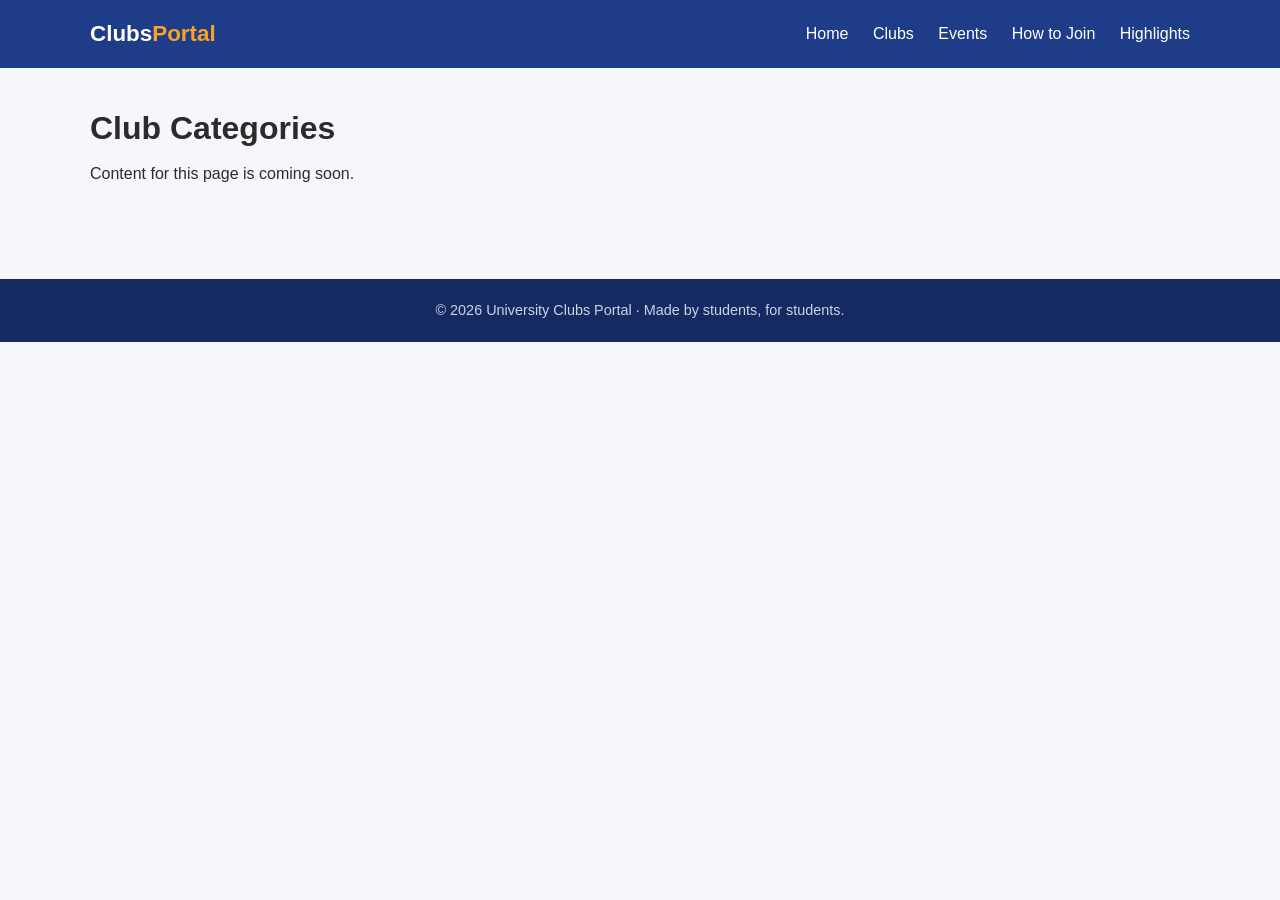
==== src/clubs.html @ 82e927d3 "Add project structure with placeholder pages and shared stylesheet" ====
<!DOCTYPE html>
<html lang="en">
<head>
  <meta charset="UTF-8">
  <meta name="viewport" content="width=device-width, initial-scale=1.0">
  <title>Club Categories | University Clubs Portal</title>
  <link rel="stylesheet" href="../styles/style.css">
</head>
<body>
  <header class="site-header">
    <div class="container header-inner">
      <a href="index.html" class="logo">Clubs<span>Portal</span></a>
      <nav class="main-nav">
        <a href="index.html">Home</a>
        <a href="clubs.html">Clubs</a>
        <a href="events.html">Events</a>
        <a href="join.html">How to Join</a>
        <a href="highlights.html">Highlights</a>
      </nav>
    </div>
  </header>

  <main class="container">
    <h1>Club Categories</h1>
    <p>Content for this page is coming soon.</p>
  </main>

  <footer class="site-footer">
    <div class="container">
      <p>&copy; 2026 University Clubs Portal &middot; Made by students, for students.</p>
    </div>
  </footer>
</body>
</html>
---- styles/style.css ----
/* ==========================================================
   University Clubs Portal - shared stylesheet
   Every page in src/ links to this file.
   Base styles live here, page specific styles are added
   at the bottom in their own section.
   ========================================================== */

:root {
  --primary: #1f3c88;
  --primary-dark: #152a61;
  --accent: #f7a325;
  --text: #2b2b2b;
  --muted: #666;
  --bg: #f5f7fb;
  --card: #ffffff;
  --radius: 10px;
}

* {
  box-sizing: border-box;
  margin: 0;
  padding: 0;
}

body {
  font-family: "Segoe UI", Arial, sans-serif;
  color: var(--text);
  background: var(--bg);
  line-height: 1.6;
}

a {
  color: var(--primary);
}

img {
  max-width: 100%;
}

.container {
  width: 90%;
  max-width: 1100px;
  margin: 0 auto;
}

main.container {
  padding: 40px 0;
}

h1, h2, h3 {
  line-height: 1.3;
  margin-bottom: 12px;
}

p {
  margin-bottom: 12px;
}

/* ---------- header / nav ---------- */
.site-header {
  background: var(--primary);
  color: #fff;
}

.header-inner {
  display: flex;
  align-items: center;
  justify-content: space-between;
  padding: 16px 0;
}

.logo {
  color: #fff;
  font-size: 1.4rem;
  font-weight: 700;
  text-decoration: none;
}

.logo span {
  color: var(--accent);
}

.main-nav a {
  color: #fff;
  text-decoration: none;
  margin-left: 20px;
  font-weight: 500;
}

.main-nav a:hover {
  color: var(--accent);
}

/* ---------- footer ---------- */
.site-footer {
  background: var(--primary-dark);
  color: #ccd3e8;
  text-align: center;
  padding: 20px 0;
  margin-top: 40px;
  font-size: 0.9rem;
}

.site-footer p {
  margin: 0;
}

/* ---------- responsive (shared) ---------- */
@media (max-width: 700px) {
  .header-inner {
    flex-direction: column;
    gap: 10px;
  }

  .main-nav {
    display: flex;
    flex-wrap: wrap;
    justify-content: center;
    gap: 8px 16px;
  }

  .main-nav a {
    margin-left: 0;
  }
}
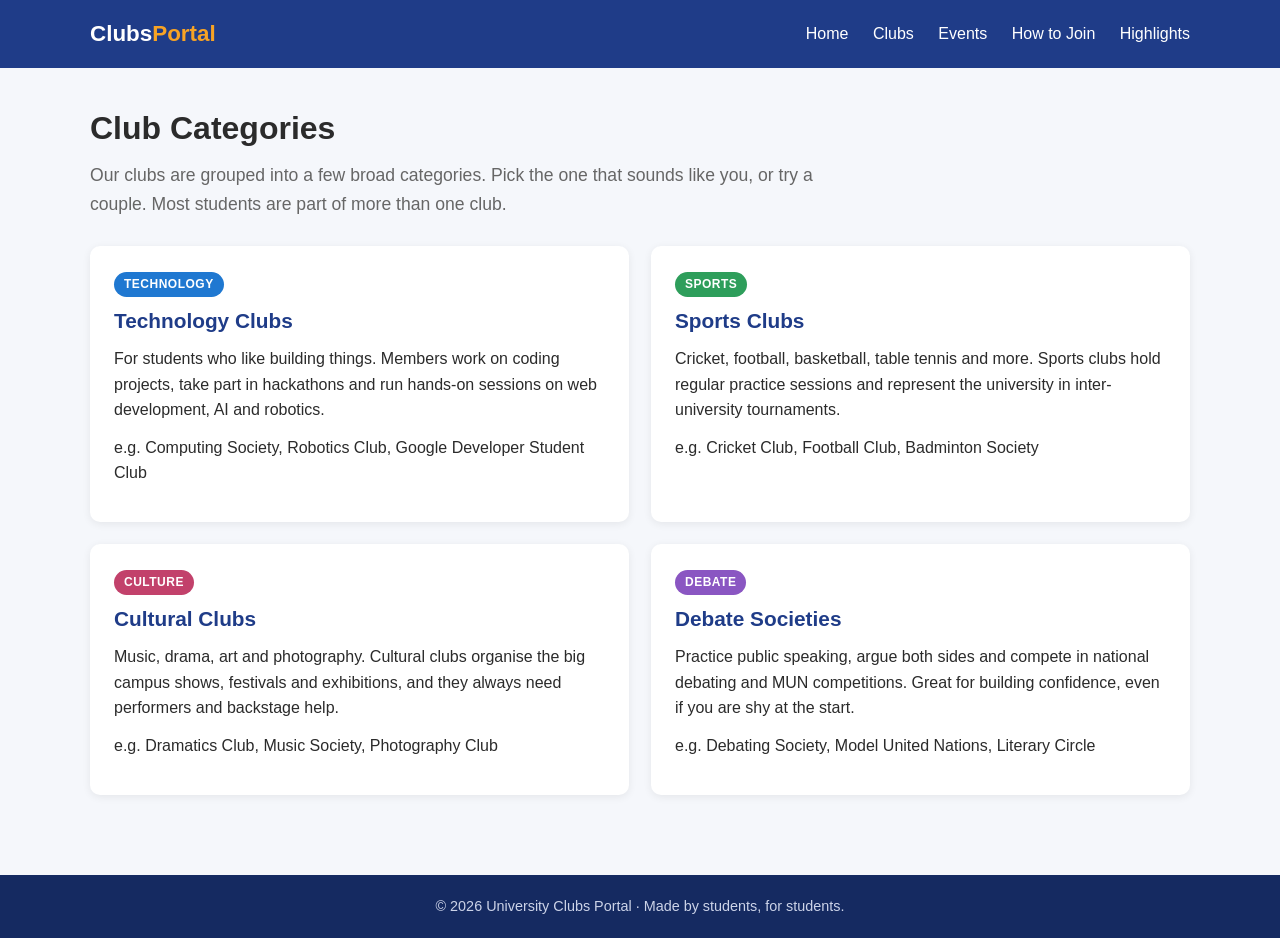
==== commit 8e02f638: "Add club categories page with tech, sports, cultural and debate clubs" ====
--- a/src/clubs.html
+++ b/src/clubs.html
@@ -22,7 +22,37 @@
 
   <main class="container">
     <h1>Club Categories</h1>
-    <p>Content for this page is coming soon.</p>
+    <p class="page-lead">Our clubs are grouped into a few broad categories. Pick the one that sounds like you, or try a couple. Most students are part of more than one club.</p>
+
+    <div class="category-grid">
+      <article class="category-card">
+        <span class="category-tag tag-tech">Technology</span>
+        <h2>Technology Clubs</h2>
+        <p>For students who like building things. Members work on coding projects, take part in hackathons and run hands-on sessions on web development, AI and robotics.</p>
+        <p class="examples">e.g. Computing Society, Robotics Club, Google Developer Student Club</p>
+      </article>
+
+      <article class="category-card">
+        <span class="category-tag tag-sports">Sports</span>
+        <h2>Sports Clubs</h2>
+        <p>Cricket, football, basketball, table tennis and more. Sports clubs hold regular practice sessions and represent the university in inter-university tournaments.</p>
+        <p class="examples">e.g. Cricket Club, Football Club, Badminton Society</p>
+      </article>
+
+      <article class="category-card">
+        <span class="category-tag tag-culture">Culture</span>
+        <h2>Cultural Clubs</h2>
+        <p>Music, drama, art and photography. Cultural clubs organise the big campus shows, festivals and exhibitions, and they always need performers and backstage help.</p>
+        <p class="examples">e.g. Dramatics Club, Music Society, Photography Club</p>
+      </article>
+
+      <article class="category-card">
+        <span class="category-tag tag-debate">Debate</span>
+        <h2>Debate Societies</h2>
+        <p>Practice public speaking, argue both sides and compete in national debating and MUN competitions. Great for building confidence, even if you are shy at the start.</p>
+        <p class="examples">e.g. Debating Society, Model United Nations, Literary Circle</p>
+      </article>
+    </div>
   </main>
 
   <footer class="site-footer">
--- a/styles/style.css
+++ b/styles/style.css
@@ -123,3 +123,177 @@
     margin-left: 0;
   }
 }
+
+/* ==========================================================
+   Home page (index.html)
+   ========================================================== */
+.btn {
+  display: inline-block;
+  background: var(--accent);
+  color: #1b1b1b;
+  padding: 10px 22px;
+  border-radius: var(--radius);
+  text-decoration: none;
+  font-weight: 600;
+  border: 2px solid var(--accent);
+}
+
+.btn:hover {
+  background: #e08f12;
+  border-color: #e08f12;
+}
+
+.btn-outline {
+  background: transparent;
+  color: #fff;
+  border-color: #fff;
+}
+
+.btn-outline:hover {
+  background: #fff;
+  color: var(--primary);
+  border-color: #fff;
+}
+
+.hero {
+  background: linear-gradient(135deg, var(--primary), #3a61c4);
+  color: #fff;
+  padding: 70px 0;
+  text-align: center;
+}
+
+.hero h1 {
+  font-size: 2.6rem;
+}
+
+.hero p {
+  max-width: 640px;
+  margin: 0 auto 24px;
+  font-size: 1.1rem;
+}
+
+.hero-actions .btn {
+  margin: 0 6px;
+}
+
+.benefits {
+  list-style: none;
+  display: grid;
+  grid-template-columns: repeat(2, 1fr);
+  gap: 16px;
+  margin-top: 16px;
+}
+
+.benefits li {
+  background: var(--card);
+  padding: 16px 18px;
+  border-left: 4px solid var(--accent);
+  border-radius: var(--radius);
+  box-shadow: 0 2px 6px rgba(0, 0, 0, 0.06);
+}
+
+.explore {
+  margin-top: 40px;
+}
+
+.explore-grid {
+  display: grid;
+  grid-template-columns: repeat(4, 1fr);
+  gap: 18px;
+}
+
+.explore-card {
+  background: var(--card);
+  padding: 20px;
+  border-radius: var(--radius);
+  text-decoration: none;
+  color: var(--text);
+  box-shadow: 0 2px 6px rgba(0, 0, 0, 0.06);
+  transition: transform 0.2s;
+}
+
+.explore-card:hover {
+  transform: translateY(-4px);
+}
+
+.explore-card h3 {
+  color: var(--primary);
+}
+
+@media (max-width: 900px) {
+  .explore-grid {
+    grid-template-columns: repeat(2, 1fr);
+  }
+}
+
+@media (max-width: 700px) {
+  .hero {
+    padding: 45px 0;
+  }
+
+  .hero h1 {
+    font-size: 1.8rem;
+  }
+
+  .hero-actions .btn {
+    display: block;
+    margin: 10px auto;
+    max-width: 220px;
+  }
+
+  .benefits,
+  .explore-grid {
+    grid-template-columns: 1fr;
+  }
+}
+
+/* ==========================================================
+   Clubs page (clubs.html)
+   ========================================================== */
+.page-lead {
+  font-size: 1.1rem;
+  color: var(--muted);
+  max-width: 750px;
+  margin-bottom: 28px;
+}
+
+.category-grid {
+  display: grid;
+  grid-template-columns: repeat(2, 1fr);
+  gap: 22px;
+}
+
+.category-card {
+  background: var(--card);
+  padding: 24px;
+  border-radius: var(--radius);
+  box-shadow: 0 2px 8px rgba(0, 0, 0, 0.07);
+}
+
+.category-card h2 {
+  font-size: 1.3rem;
+  color: var(--primary);
+}
+
+.category-tag {
+  display: inline-block;
+  font-size: 0.75rem;
+  font-weight: 700;
+  text-transform: uppercase;
+  letter-spacing: 0.5px;
+  padding: 3px 10px;
+  border-radius: 20px;
+  margin-bottom: 10px;
+  color: #fff;
+}
+
+.tag-tech { background: #1f78d1; }
+.tag-sports { background: #2e9e5b; }
+.tag-culture { background: #c2416b; }
+.tag-debate { background: #8a56c2; }
+
+@media (max-width: 700px) {
+  .category-grid {
+    grid-template-columns: 1fr;
+  }
+}
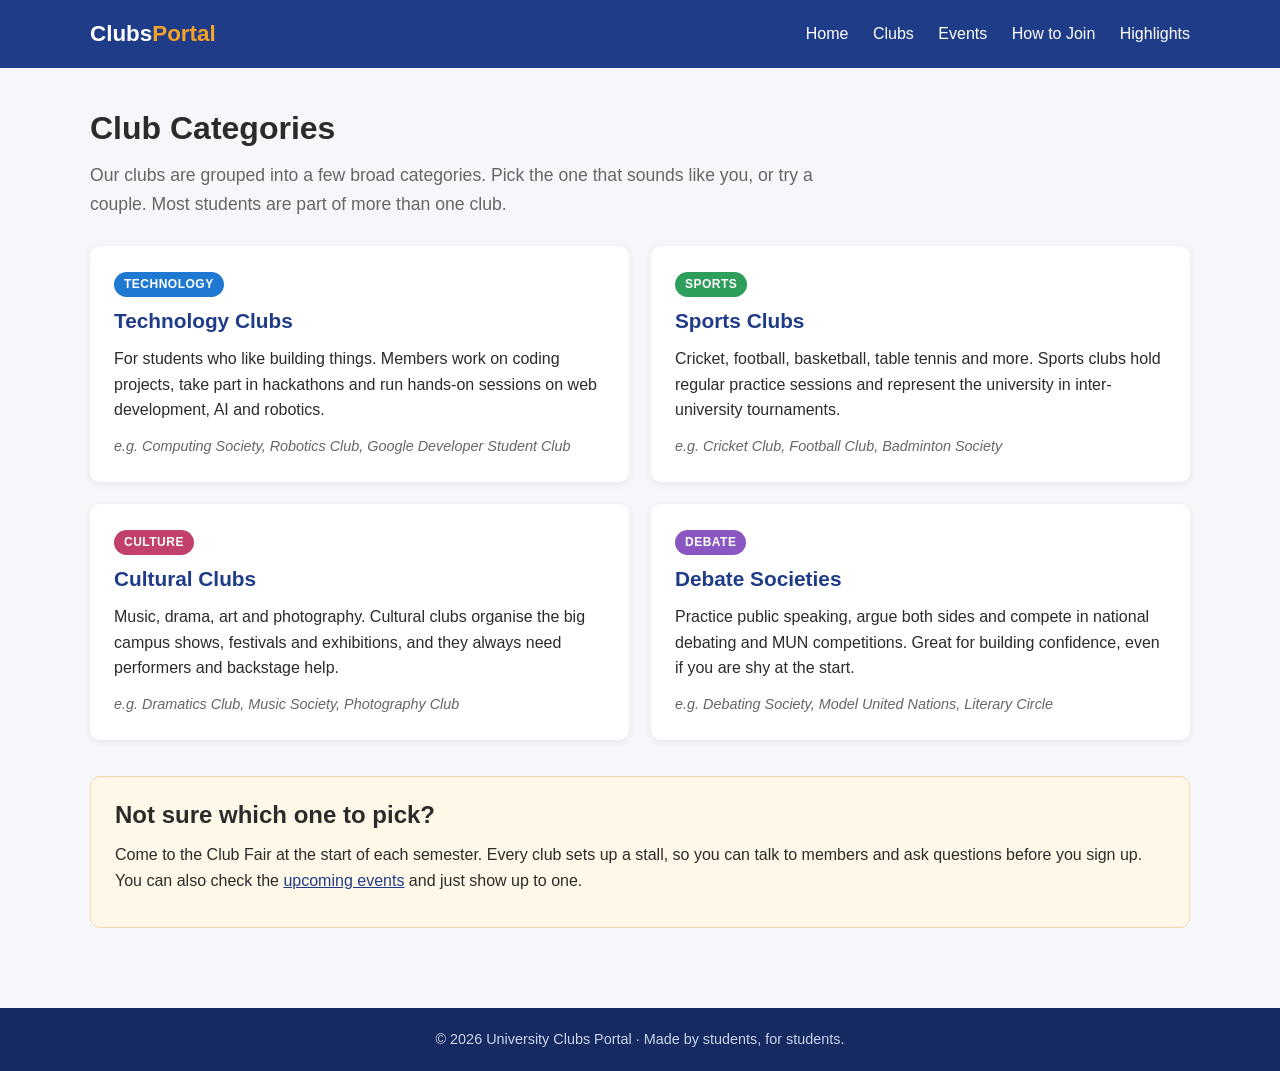
==== commit e70d7218: "Clubs page: style example clubs and add a section for undecided students" ====
--- a/src/clubs.html
+++ b/src/clubs.html
@@ -53,6 +53,11 @@
         <p class="examples">e.g. Debating Society, Model United Nations, Literary Circle</p>
       </article>
     </div>
+
+    <section class="not-sure">
+      <h2>Not sure which one to pick?</h2>
+      <p>Come to the Club Fair at the start of each semester. Every club sets up a stall, so you can talk to members and ask questions before you sign up. You can also check the <a href="events.html">upcoming events</a> and just show up to one.</p>
+    </section>
   </main>
 
   <footer class="site-footer">
--- a/styles/style.css
+++ b/styles/style.css
@@ -292,6 +292,21 @@
 .tag-culture { background: #c2416b; }
 .tag-debate { background: #8a56c2; }
 
+.examples {
+  font-size: 0.9rem;
+  color: var(--muted);
+  font-style: italic;
+  margin-bottom: 0;
+}
+
+.not-sure {
+  margin-top: 36px;
+  background: #fff7e8;
+  border: 1px solid #f3d9a6;
+  border-radius: var(--radius);
+  padding: 22px 24px;
+}
+
 @media (max-width: 700px) {
   .category-grid {
     grid-template-columns: 1fr;
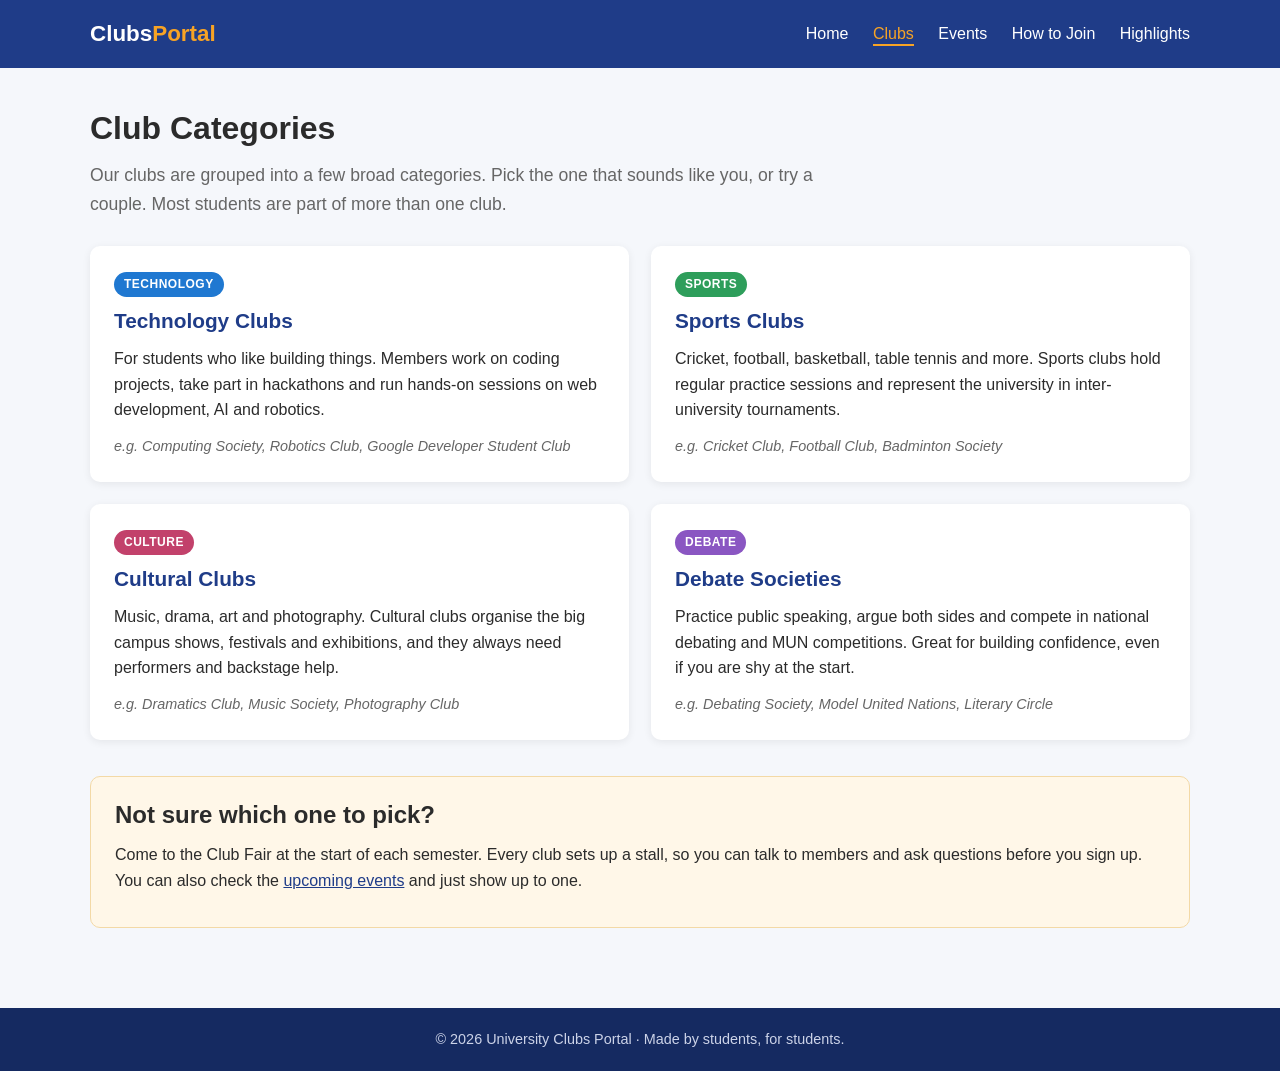
==== commit 5728ac41: "highlight the current page in the nav bar" ====
--- a/src/clubs.html
+++ b/src/clubs.html
@@ -12,7 +12,7 @@
       <a href="index.html" class="logo">Clubs<span>Portal</span></a>
       <nav class="main-nav">
         <a href="index.html">Home</a>
-        <a href="clubs.html">Clubs</a>
+        <a href="clubs.html" class="active" aria-current="page">Clubs</a>
         <a href="events.html">Events</a>
         <a href="join.html">How to Join</a>
         <a href="highlights.html">Highlights</a>
--- a/styles/style.css
+++ b/styles/style.css
@@ -87,8 +87,14 @@
   font-weight: 500;
 }
 
-.main-nav a:hover {
+.main-nav a:hover,
+.main-nav a.active {
   color: var(--accent);
+}
+
+.main-nav a.active {
+  border-bottom: 2px solid var(--accent);
+  padding-bottom: 2px;
 }
 
 /* ---------- footer ---------- */
@@ -312,3 +318,301 @@
     grid-template-columns: 1fr;
   }
 }
+
+/* ==========================================================
+   Events page (events.html)
+   ========================================================== */
+.events-intro {
+  color: var(--muted);
+  max-width: 720px;
+  margin-bottom: 26px;
+}
+
+.event-list {
+  display: flex;
+  flex-direction: column;
+  gap: 18px;
+}
+
+.event {
+  display: flex;
+  gap: 20px;
+  border-left: 5px solid var(--accent);
+  background: var(--card);
+  border-radius: var(--radius);
+  padding: 18px 20px;
+  box-shadow: 0 2px 8px rgba(0, 0, 0, 0.07);
+}
+
+.event-date {
+  flex: 0 0 80px;
+  height: 80px;
+  background: var(--primary);
+  color: #fff;
+  border-radius: var(--radius);
+  display: flex;
+  flex-direction: column;
+  align-items: center;
+  justify-content: center;
+}
+
+.event-date .day {
+  font-size: 1.8rem;
+  font-weight: 700;
+  line-height: 1;
+}
+
+.event-date .month {
+  text-transform: uppercase;
+  font-size: 0.85rem;
+  letter-spacing: 1px;
+}
+
+.event-info h2 {
+  font-size: 1.2rem;
+  margin-bottom: 4px;
+}
+
+.event-meta {
+  color: #b86b00;
+  font-weight: 600;
+  font-size: 0.9rem;
+  margin-bottom: 6px;
+}
+
+.event-info p:last-child {
+  margin-bottom: 0;
+}
+
+@media (max-width: 600px) {
+  .event {
+    flex-direction: column;
+    gap: 12px;
+  }
+
+  .event-date {
+    flex: none;
+    flex-direction: row;
+    align-items: baseline;
+    gap: 8px;
+    height: auto;
+    width: fit-content;
+    padding: 6px 14px;
+  }
+
+  .event-date .day {
+    font-size: 1.3rem;
+  }
+}
+
+.events-note {
+  margin-top: 26px;
+  font-size: 0.9rem;
+  color: var(--muted);
+}
+
+/* ==========================================================
+   Join page (join.html)
+   ========================================================== */
+.join-intro {
+  color: var(--muted);
+  max-width: 700px;
+  margin-bottom: 28px;
+}
+
+.steps {
+  list-style: none;
+  counter-reset: step;
+  display: grid;
+  grid-template-columns: repeat(4, 1fr);
+  gap: 18px;
+}
+
+.step {
+  counter-increment: step;
+  background: var(--card);
+  border-radius: var(--radius);
+  padding: 22px 20px;
+  box-shadow: 0 2px 8px rgba(0, 0, 0, 0.07);
+  position: relative;
+}
+
+.step::before {
+  content: counter(step);
+  display: flex;
+  align-items: center;
+  justify-content: center;
+  width: 38px;
+  height: 38px;
+  border-radius: 50%;
+  background: var(--accent);
+  color: #1b1b1b;
+  font-weight: 700;
+  margin-bottom: 12px;
+}
+
+.step h2 {
+  font-size: 1.15rem;
+  color: var(--primary);
+}
+
+.schedule {
+  margin-top: 40px;
+}
+
+.table-wrap {
+  overflow-x: auto;
+}
+
+.schedule table {
+  width: 100%;
+  border-collapse: collapse;
+  background: var(--card);
+  border-radius: var(--radius);
+  overflow: hidden;
+  box-shadow: 0 2px 8px rgba(0, 0, 0, 0.07);
+}
+
+.schedule th,
+.schedule td {
+  padding: 12px 16px;
+  text-align: left;
+  border-bottom: 1px solid #e6e9f0;
+}
+
+.schedule th {
+  background: var(--primary);
+  color: #fff;
+}
+
+.schedule tbody tr:nth-child(even) {
+  background: #f8f9fc;
+}
+
+.guidelines {
+  margin-top: 40px;
+  background: var(--card);
+  border-left: 5px solid var(--primary);
+  border-radius: var(--radius);
+  padding: 24px 28px;
+}
+
+.guidelines ul {
+  padding-left: 20px;
+  margin-bottom: 18px;
+}
+
+.guidelines li {
+  margin-bottom: 8px;
+}
+
+.join-cta {
+  display: inline-block;
+  background: var(--primary);
+  color: #fff;
+  padding: 10px 20px;
+  border-radius: var(--radius);
+  text-decoration: none;
+  font-weight: 600;
+}
+
+.join-cta:hover {
+  background: var(--primary-dark);
+}
+
+@media (max-width: 900px) {
+  .steps {
+    grid-template-columns: repeat(2, 1fr);
+  }
+}
+
+@media (max-width: 560px) {
+  .steps {
+    grid-template-columns: 1fr;
+  }
+
+  .schedule th,
+  .schedule td {
+    padding: 10px;
+    font-size: 0.9rem;
+  }
+}
+
+/* ==========================================================
+   Highlights page (highlights.html)
+   ========================================================== */
+.hl-intro {
+  color: var(--muted);
+  margin-bottom: 26px;
+}
+
+.highlight-grid {
+  display: grid;
+  grid-template-columns: repeat(2, 1fr);
+  gap: 22px;
+}
+
+.highlight {
+  background: var(--card);
+  border-radius: var(--radius);
+  padding: 24px;
+  box-shadow: 0 2px 8px rgba(0, 0, 0, 0.07);
+  border-top: 4px solid var(--accent);
+}
+
+.highlight h2 {
+  font-size: 1.25rem;
+  color: var(--primary);
+}
+
+.hl-badge {
+  display: inline-block;
+  background: #fff3dc;
+  color: #a35f00;
+  font-size: 0.8rem;
+  font-weight: 700;
+  padding: 3px 10px;
+  border-radius: 20px;
+  margin-bottom: 10px;
+}
+
+.hl-club {
+  font-size: 0.9rem;
+  font-weight: 600;
+  color: var(--muted);
+  margin-bottom: 0;
+}
+
+.stats {
+  margin-top: 40px;
+  display: grid;
+  grid-template-columns: repeat(4, 1fr);
+  gap: 16px;
+  background: var(--primary);
+  border-radius: var(--radius);
+  padding: 28px 20px;
+  text-align: center;
+  color: #fff;
+}
+
+.stat-num {
+  display: block;
+  font-size: 2rem;
+  font-weight: 700;
+  color: var(--accent);
+}
+
+.stat-label {
+  font-size: 0.9rem;
+}
+
+@media (max-width: 700px) {
+  .highlight-grid {
+    grid-template-columns: 1fr;
+  }
+
+  .stats {
+    grid-template-columns: repeat(2, 1fr);
+    row-gap: 24px;
+  }
+}
